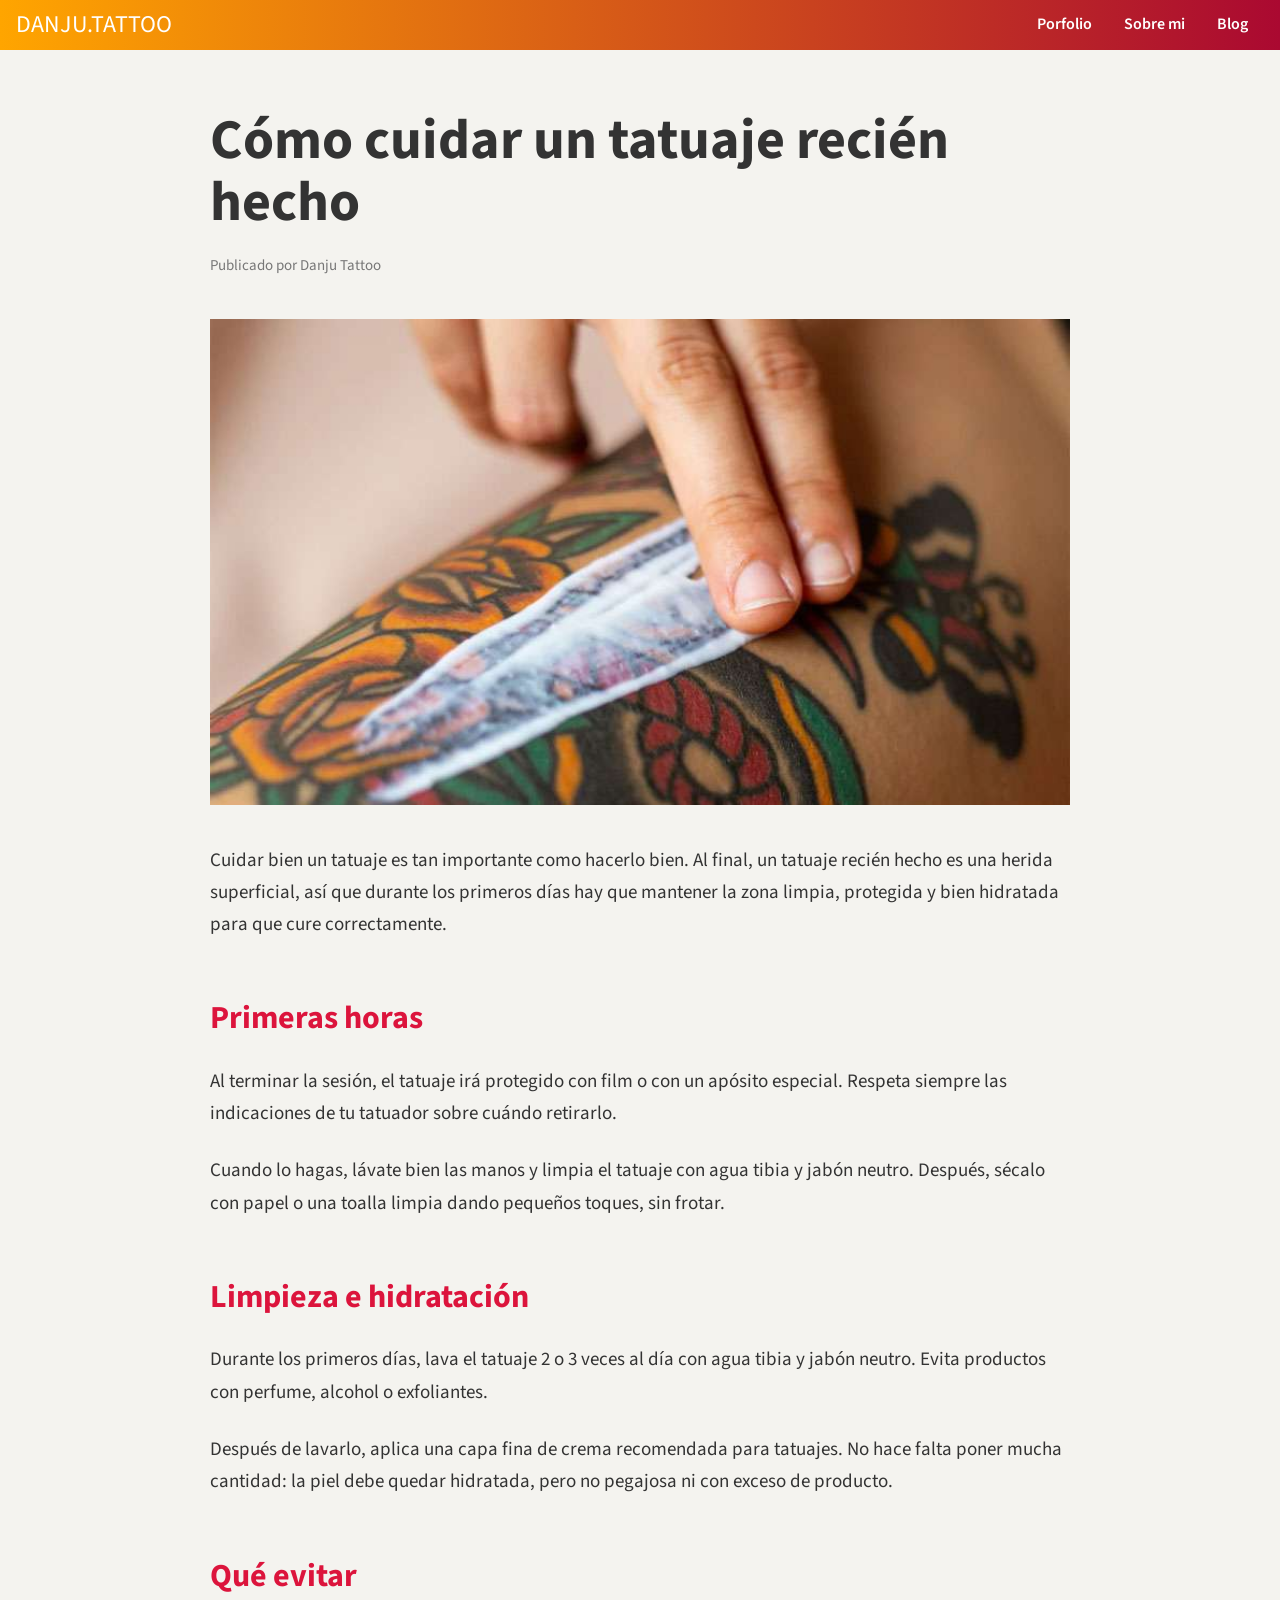
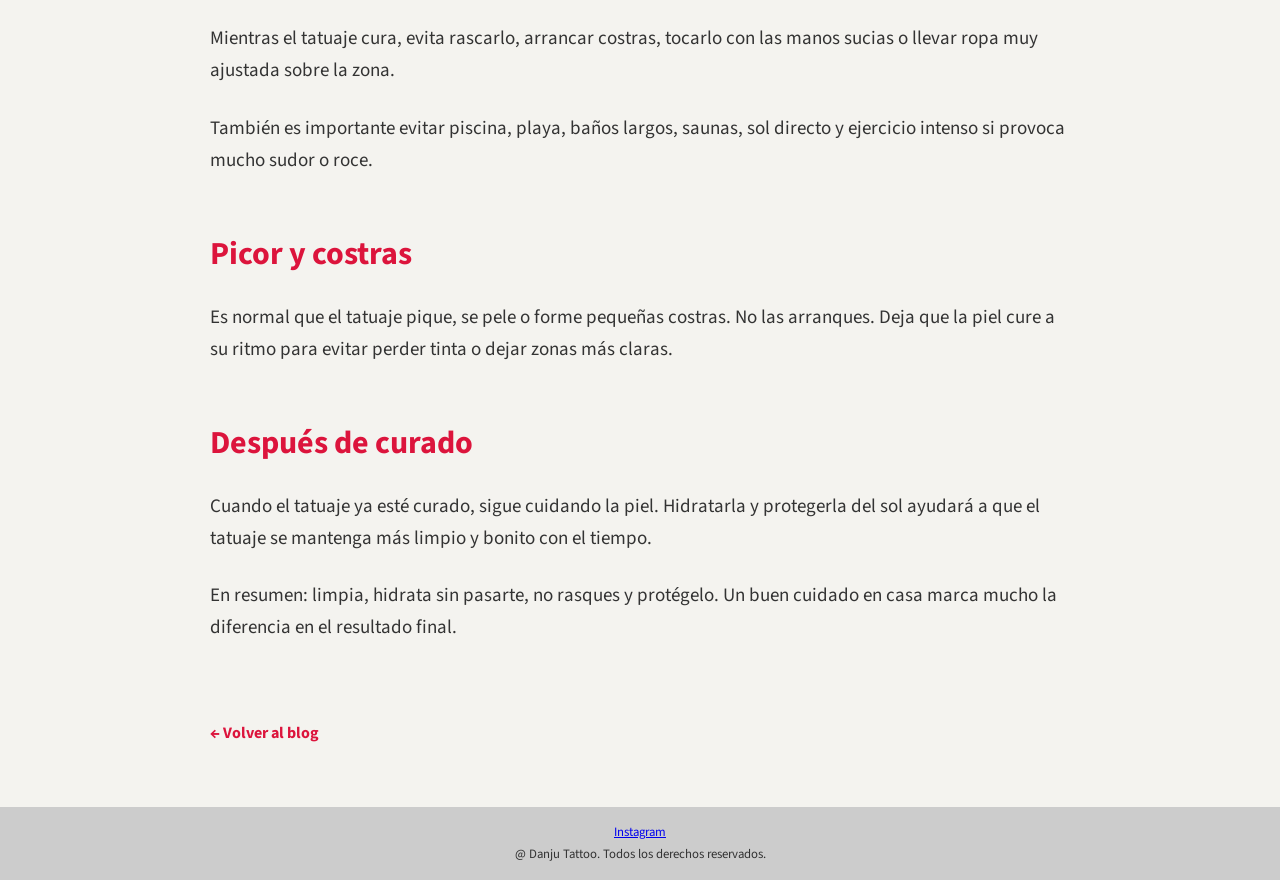
==== articulo1.html @ 637e5124 "articulo1.html" ====
<!doctype html>
<html lang="es">

<head>
  <meta charset="UTF-8">
  <meta name="viewport" content="width=device-width, initial-scale=1">

  <title>Cómo cuidar un tatuaje recién hecho.</title>

  <link href="CSS/navbar.css" rel="stylesheet">
  <link href="CSS/articulo.css" rel="stylesheet">
</head>

<body>

<header class="top-nav">
  <div id="brand">
    DANJU.TATTOO <href=index.html> 
  </div>

  <input id="menu-toggle" type="checkbox">

  <label class="menu-button-container" for="menu-toggle">
    <div class="menu-button"></div>
  </label>

  <ul class="menu">
    <li><a href="index.html">Porfolio</a></li>
    <li><a href="sobre_mi.html">Sobre mi</a></li>
    <li><a href="blog.html">Blog</a></li>
  </ul>
</header>

<main class="post">

  <h1>Cómo cuidar un tatuaje recién hecho</h1>

  <div class="post-meta">
    Publicado por Danju Tattoo
  </div>

  <div class="post-image">
    <img src="images/cuidados.jpg" alt="cuidados">
  </div>

  <div class="post-content">

    <p>
    Cuidar bien un tatuaje es tan importante como hacerlo bien. Al final, un tatuaje recién hecho es una herida superficial, así que durante los primeros días hay que mantener la zona limpia, protegida y bien hidratada para que cure correctamente. 
    </p>

    <h2> Primeras horas</h2>
    <p>
    Al terminar la sesión, el tatuaje irá protegido con film o con un apósito especial. Respeta siempre las indicaciones de tu tatuador sobre cuándo retirarlo.
    </p>

    <p>
        Cuando lo hagas, lávate bien las manos y limpia el tatuaje con agua tibia y jabón neutro. Después, sécalo con papel o una toalla limpia dando pequeños toques, sin frotar.
    </p>


      <h2>Limpieza e hidratación</h2>
    <p>
        Durante los primeros días, lava el tatuaje 2 o 3 veces al día con agua tibia y jabón neutro. Evita productos con perfume, alcohol o exfoliantes.
    </p>
    <p>
    Después de lavarlo, aplica una capa fina de crema recomendada para tatuajes. No hace falta poner mucha cantidad: la piel debe quedar hidratada, pero no pegajosa ni con exceso de producto.
    </p>
    <h2>Qué evitar</h2>
    <p>
    Mientras el tatuaje cura, evita rascarlo, arrancar costras, tocarlo con las manos sucias o llevar ropa muy ajustada sobre la zona.
    </p>
    <p>
    También es importante evitar piscina, playa, baños largos, saunas, sol directo y ejercicio intenso si provoca mucho sudor o roce.
    </p>

    <h2>
        Picor y costras
    </h2>
    <p>
    Es normal que el tatuaje pique, se pele o forme pequeñas costras. No las arranques. Deja que la piel cure a su ritmo para evitar perder tinta o dejar zonas más claras.
    </p>

    <h2>
        Después de curado
    </h2>
    <p>
       Cuando el tatuaje ya esté curado, sigue cuidando la piel. Hidratarla y protegerla del sol ayudará a que el tatuaje se mantenga más limpio y bonito con el tiempo. 
    </p>
    <p>
        En resumen: limpia, hidrata sin pasarte, no rasques y protégelo. Un buen cuidado en casa marca mucho la diferencia en el resultado final.
    </p>

</div>

  <a href="blog.html" class="volver">
    ← Volver al blog
  </a>

</main>


<footer>
  <p>
    <a href="https://www.instagram.com/danju.tattoo/" target="_blank" rel="noopener noreferrer">

      Instagram
    </a>
    <br>
    @ Danju Tattoo. Todos los derechos reservados.
  </p>
</footer>
</body>
</html>
---- CSS/navbar.css ----
@charset "UTF-8";

/* CSS Document */

html,
body {
  margin: 0;
  padding: 0;
  height: 100%;
  color: #333;
}

#brand {
  font-size: 1.5em;
}

.top-nav {
  display: flex;
  flex-direction: row;
  align-items: center;
  justify-content: space-between;

  background: linear-gradient(to right, orange, rgb(170, 9, 49));
  color: #FFF;

  height: 50px;
  padding: 0 1em;
}

.menu {
  display: flex;
  flex-direction: row;
  list-style-type: none;
  margin: 0;
  padding: 0;
}

.menu > li {
  margin: 0 1rem;
  overflow: hidden;
  font-weight: 600;
}

.menu > li a:link,
.menu > li a:visited {
  color: white;
  text-decoration: none;
}

.menu > li a:hover {
  color: rgba(255, 255, 255, 0.5);
}

.menu-button-container {
  display: none;
  height: 100%;
  width: 30px;
  cursor: pointer;
  flex-direction: column;
  justify-content: center;
  align-items: center;
}

#menu-toggle {
  display: none;
}

.menu-button,
.menu-button::before,
.menu-button::after {
  display: block;
  background-color: #fff;
  position: absolute;
  height: 4px;
  width: 30px;
  transition: transform 400ms cubic-bezier(0.23, 1, 0.32, 1);
  border-radius: 2px;
}

.menu-button::before {
  content: '';
  margin-top: -8px;
}

.menu-button::after {
  content: '';
  margin-top: 8px;
}

#menu-toggle:checked + .menu-button-container .menu-button::before {
  margin-top: 0;
  transform: rotate(405deg);
}

#menu-toggle:checked + .menu-button-container .menu-button {
  background: rgba(255, 255, 255, 0);
}

#menu-toggle:checked + .menu-button-container .menu-button::after {
  margin-top: 0;
  transform: rotate(-405deg);
}

@media (max-width: 700px) {

  .menu-button-container {
    display: flex;
  }

  .menu {
    position: absolute;
    top: 0;
    left: 0;
    margin-top: 50px;

    flex-direction: column;
    width: 100%;

    justify-content: center;
    align-items: center;
  }

  #menu-toggle ~ .menu li {
    height: 0;
    margin: 0;
    padding: 0;
    border: 0;
    transition: height 400ms cubic-bezier(0.23, 1, 0.32, 1);
  }

  #menu-toggle:checked ~ .menu li {
    border: 1px solid #333;
    height: 2.5em;
    padding: 0.5em;
  }

  .menu > li {
    display: flex;
    justify-content: center;

    margin: 0;
    padding: 0.5em 0;

    width: 100%;
    color: white;
    background-color: #222;
  }

  .menu > li:not(:last-child) {
    border-bottom: 1px solid #444;
  }
}
---- CSS/articulo.css ----
@charset "UTF-8";
/* CSS Document */
@import url('https://fonts.googleapis.com/css2?family=Playfair+Display:wght@600&family=Source+Sans+Pro:wght@400;600&display=swap');


html, body, div, span, object, iframe,
h1, h2, h3, h4, h5, h6, p, blockquote, pre,
abbr, address, cite, code,
del, dfn, em, img, ins, kbd, q, samp,
small, strong, sub, sup, var,
b, i,
dl, dt, dd, ol, ul, li,
fieldset, form, label, legend,
table, caption, tbody, tfoot, thead, tr, th, td,
article, aside, canvas, details, figcaption, figure, 
footer, header, hgroup, menu, nav, section, summary,
time, mark, audio, video {
  margin:0;
  padding:0;
  border:0;
  outline:0;
  font-size:100%;
  vertical-align:baseline;
  background:transparent;
}


* {
 margin: 0;
 padding: 0;
 box-sizing: border-box;
}

body {
 font: 16px/1.7 'Source Sans Pro', sans-serif;
 color: #333;
 background: #f4f3ef;
}

.post {
 max-width: 900px;
 margin: 60px auto;
 padding: 0 20px;
}

.post h1 {
 font-size: 56px;
 margin-bottom: 20px;

 line-height: 1.1;
}

.post-meta {
 color: #777;
 margin-bottom: 40px;
 font-size: 15px;
}

.post-image {
 width: 100%;
 margin-bottom: 40px;
}

.post-image img {
 width: 100%;
 display: block;
}

.post-content p {
 margin-bottom: 25px;
 font-size: 19px;
}

.post-content h2 {
 margin-top: 50px;
  color: crimson;
 margin-bottom: 20px;
 font-size: 32px;
}

.volver {
 display: inline-block;
 margin-top: 50px;
 text-decoration: none;
 color: crimson;
 font-weight: bold;
}

.volver:hover {
 opacity: 0.7;
}

@media (max-width: 768px) {

 .post h1 {
   font-size: 40px;
 }

 .post-content p {
   font-size: 17px;
 }

}

footer{
  width:100%;
  background-color:#ccc; 
}

footer p{ 
 font-size:0.8em;
 text-align:center; 
 padding:15px;
}

footer img{
  text-align:center;
  width: 32px;
  padding:5px;
}
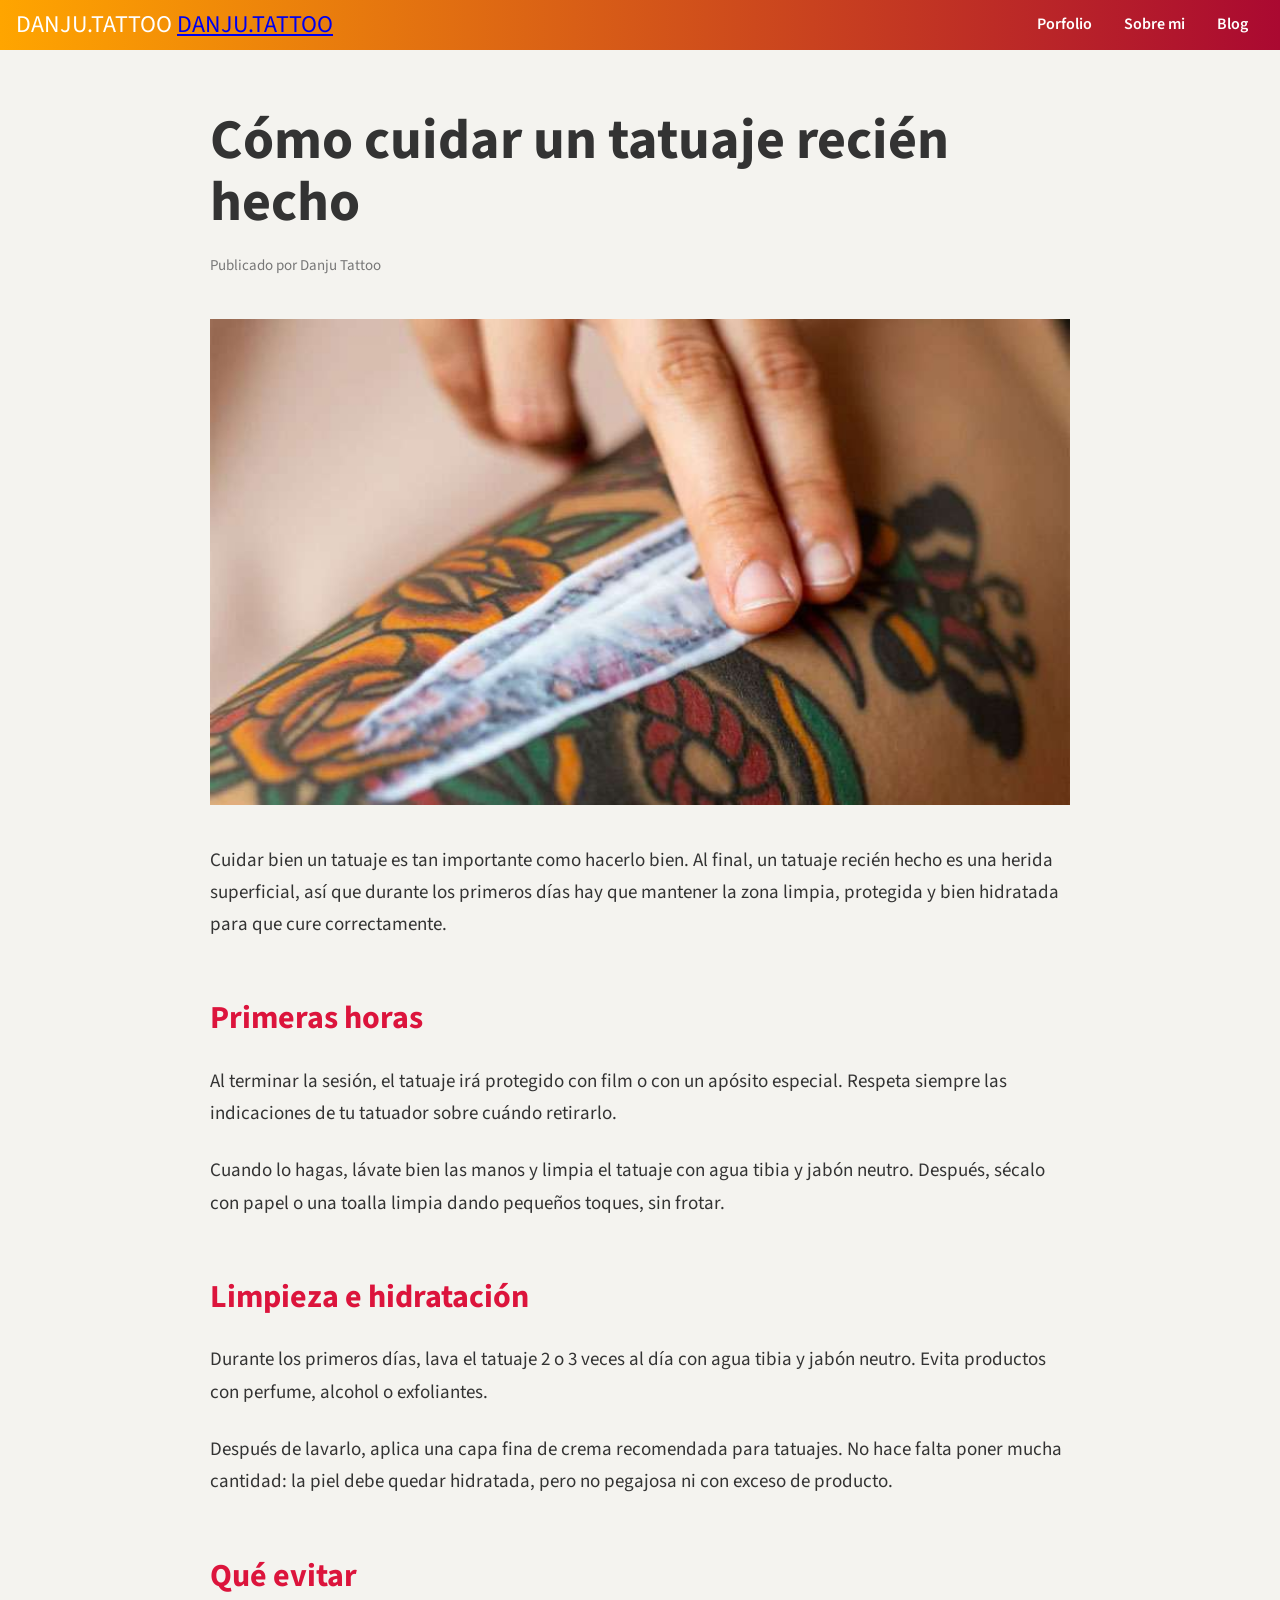
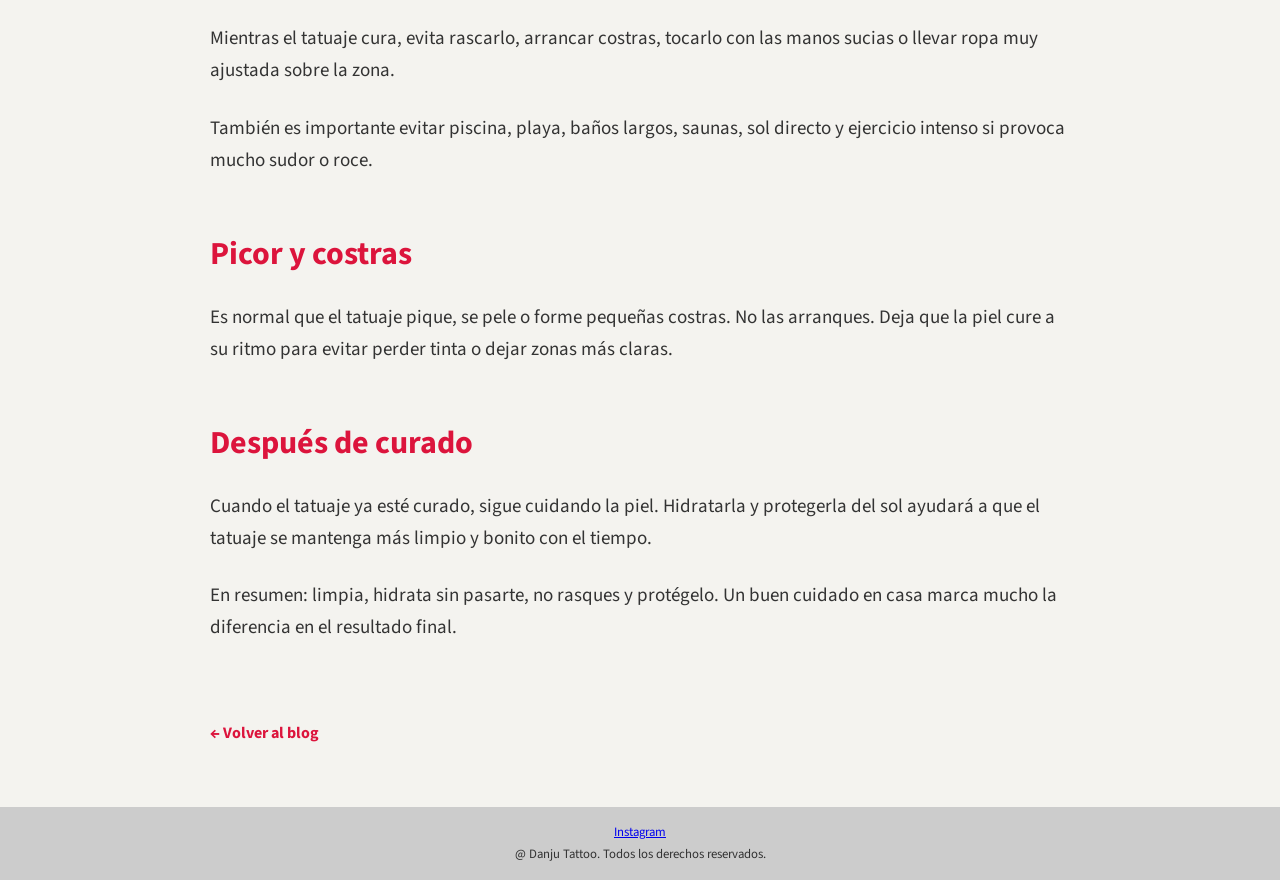
==== commit f4e14e6d: "articulo1.html" ====
--- a/articulo1.html
+++ b/articulo1.html
@@ -15,7 +15,7 @@
 
 <header class="top-nav">
   <div id="brand">
-    DANJU.TATTOO <href=index.html> 
+    DANJU.TATTOO <a href=index.html> DANJU.TATTOO </a> 
   </div>
 
   <input id="menu-toggle" type="checkbox">
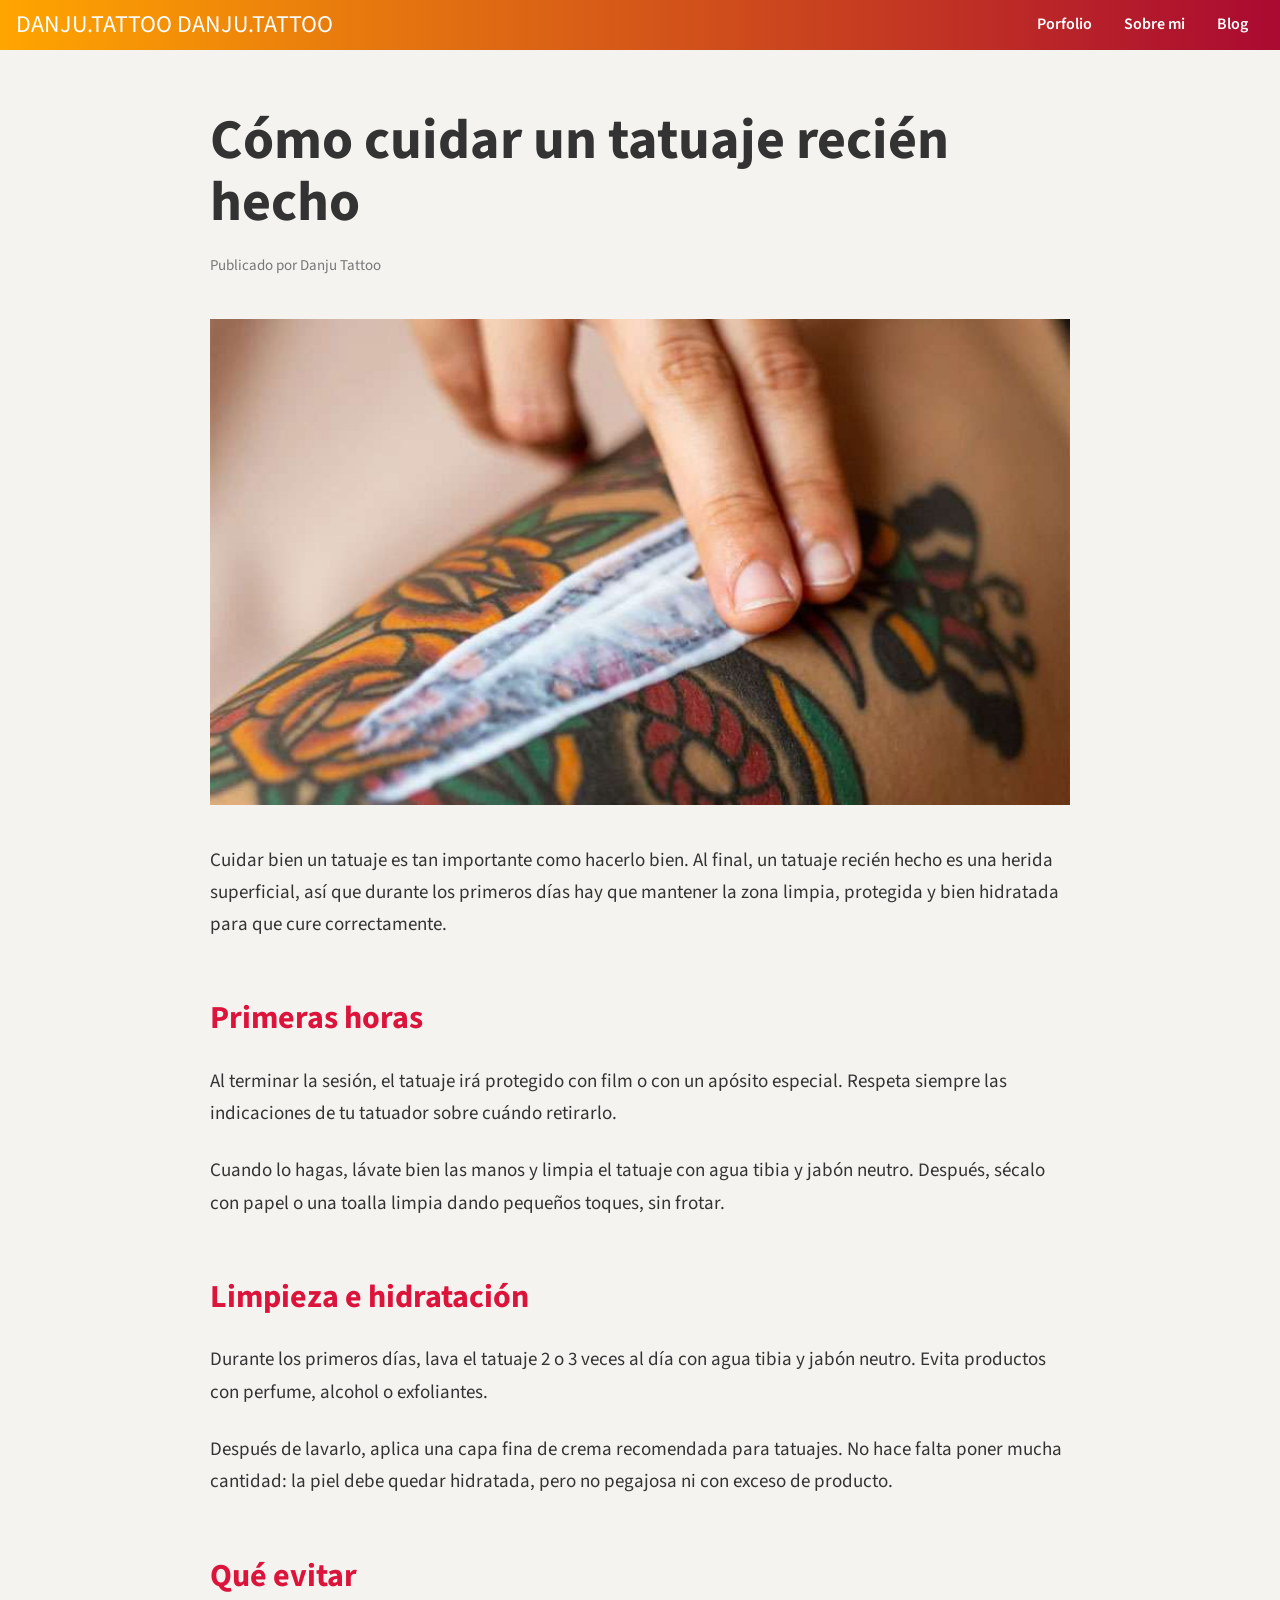
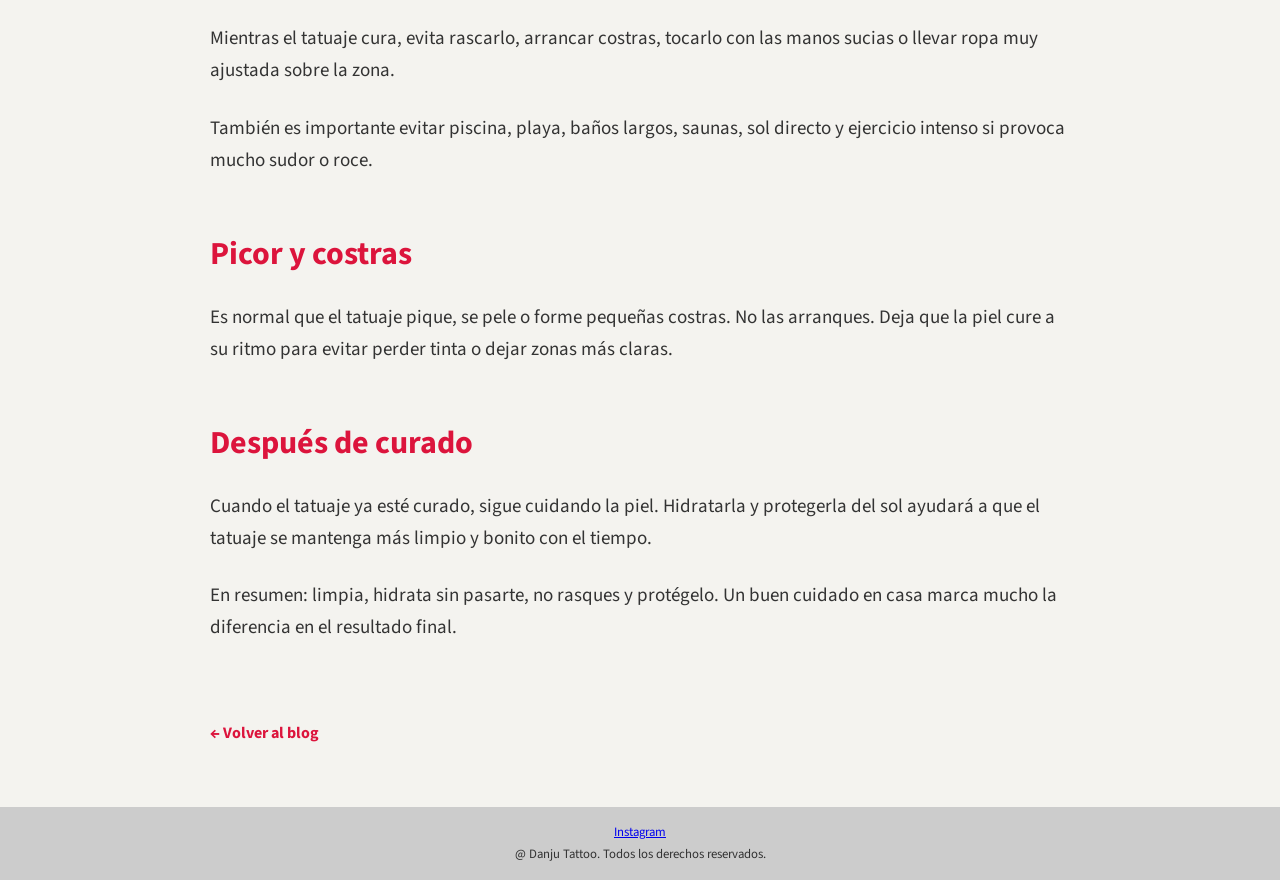
==== commit 77277833: "articulo1.html" ====
--- a/articulo1.html
+++ b/articulo1.html
@@ -15,7 +15,7 @@
 
 <header class="top-nav">
   <div id="brand">
-    DANJU.TATTOO <a href=index.html> DANJU.TATTOO </a> 
+    DANJU.TATTOO <a href=index.html class="logo"> DANJU.TATTOO </a> 
   </div>
 
   <input id="menu-toggle" type="checkbox">
--- a/CSS/navbar.css
+++ b/CSS/navbar.css
@@ -25,6 +25,15 @@
 
   height: 50px;
   padding: 0 1em;
+}
+
+.logo {
+  color: white;
+  text-decoration: none;
+}
+
+.logo:hover {
+  opacity: 0.7;
 }
 
 .menu {
@@ -149,4 +158,4 @@
   .menu > li:not(:last-child) {
     border-bottom: 1px solid #444;
   }
-}+}
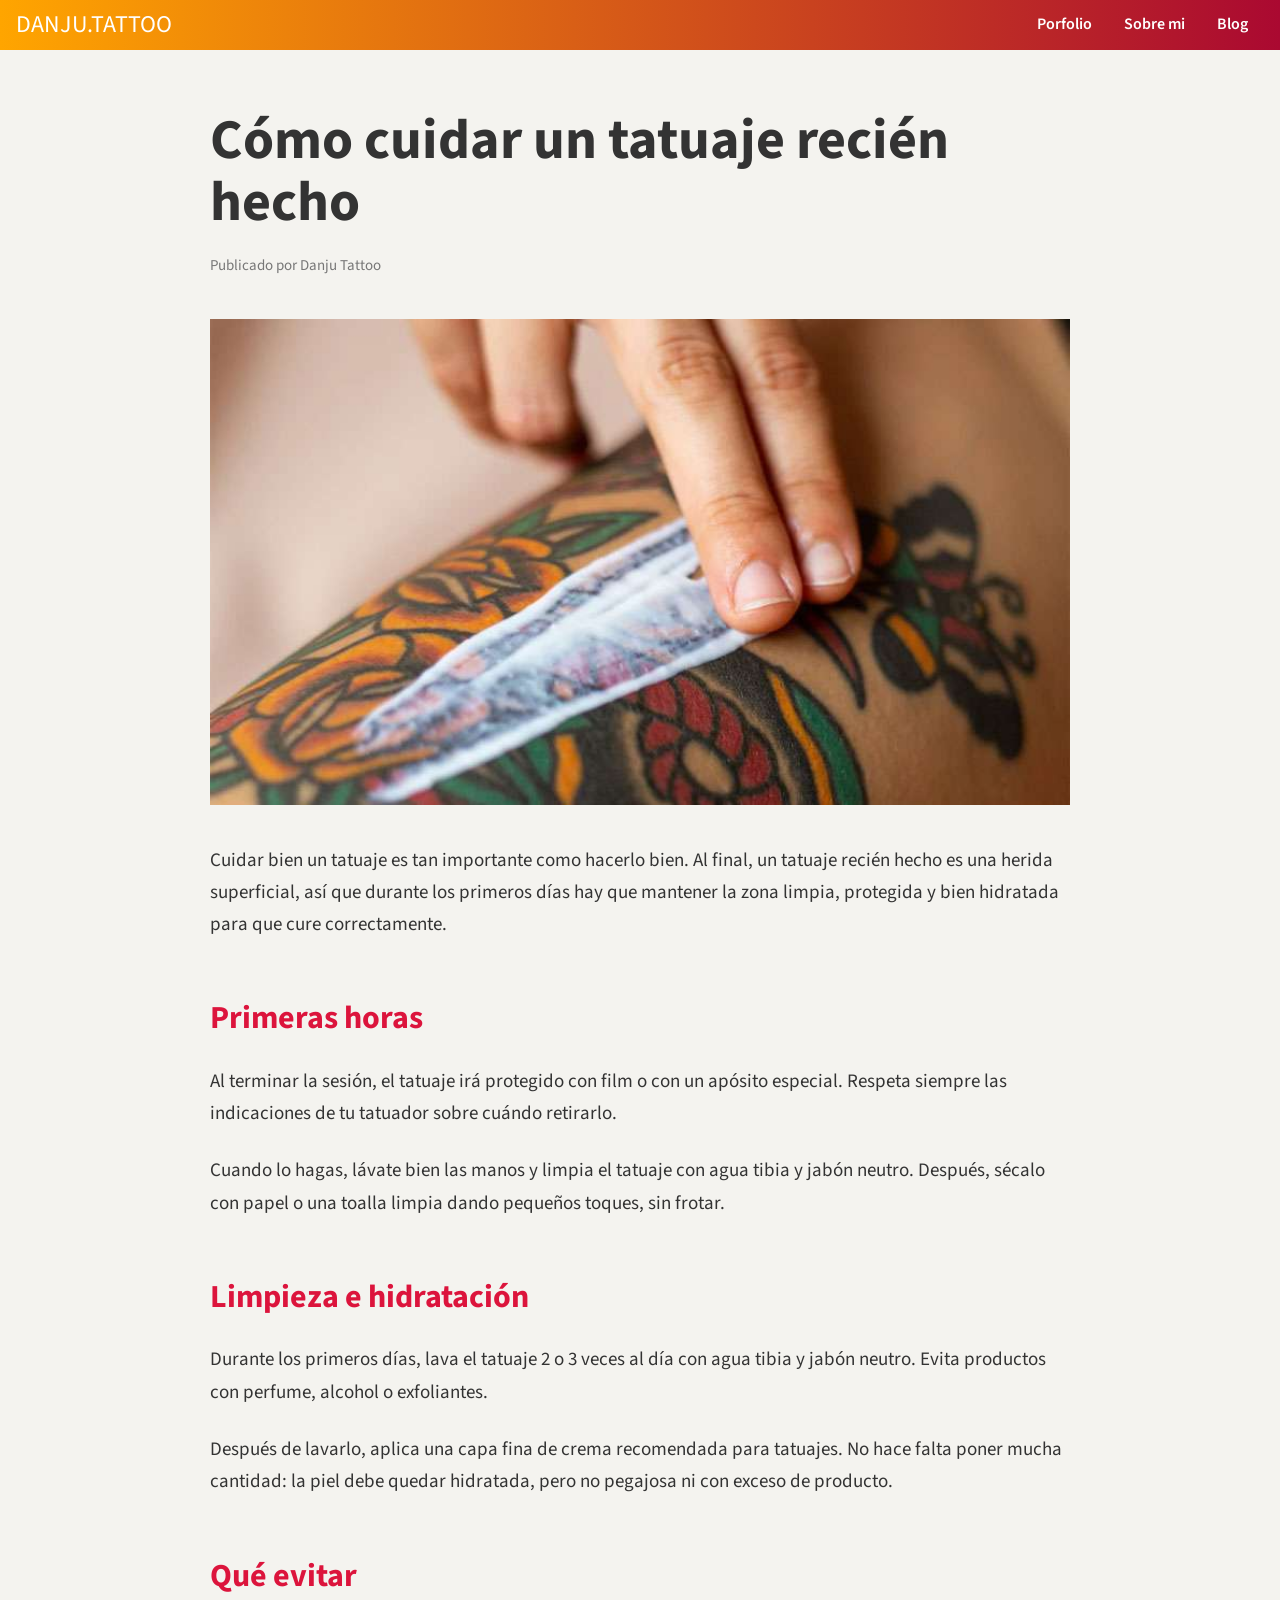
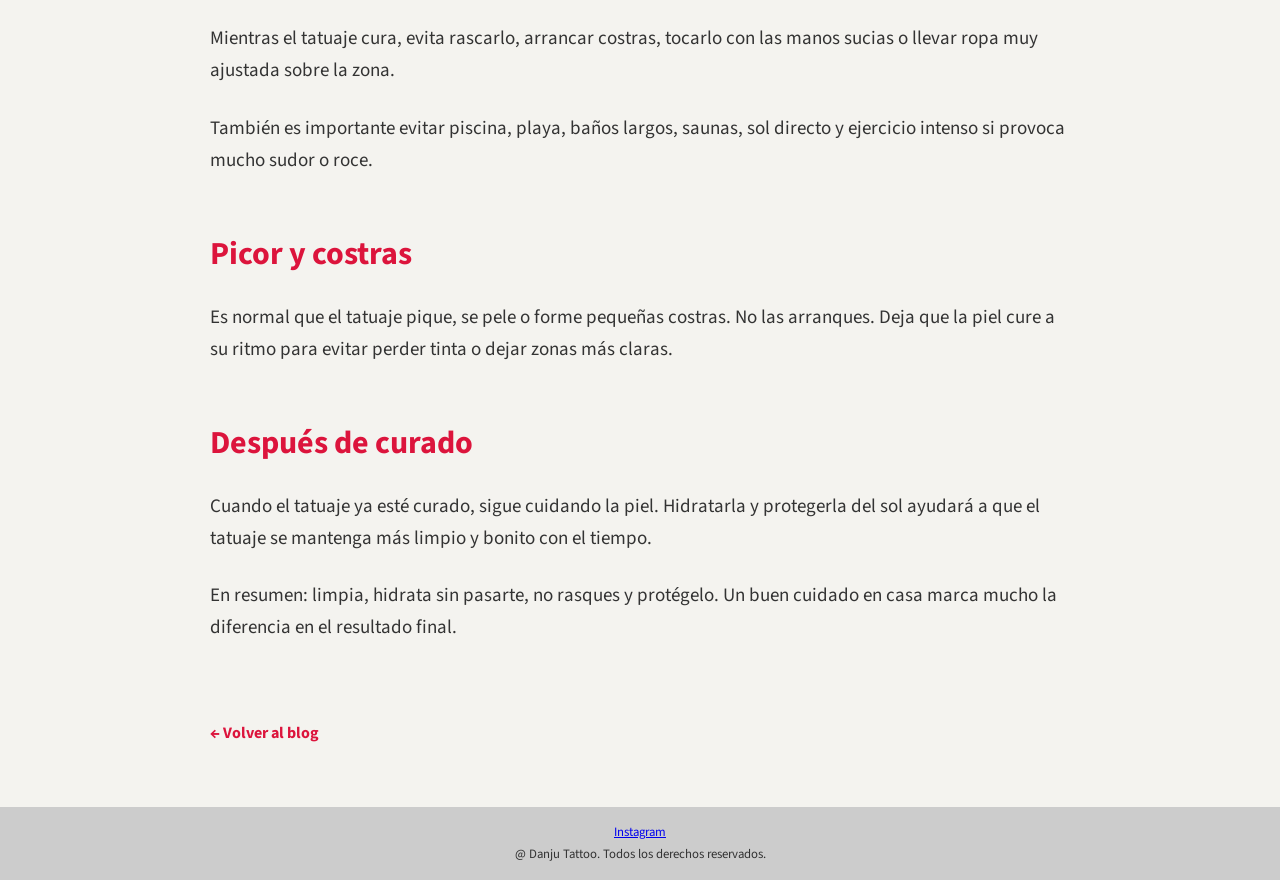
==== commit 592a5f45: "articulo1.html" ====
--- a/articulo1.html
+++ b/articulo1.html
@@ -15,7 +15,7 @@
 
 <header class="top-nav">
   <div id="brand">
-    DANJU.TATTOO <a href=index.html class="logo"> DANJU.TATTOO </a> 
+    <a href=index.html class="logo"> DANJU.TATTOO </a> 
   </div>
 
   <input id="menu-toggle" type="checkbox">
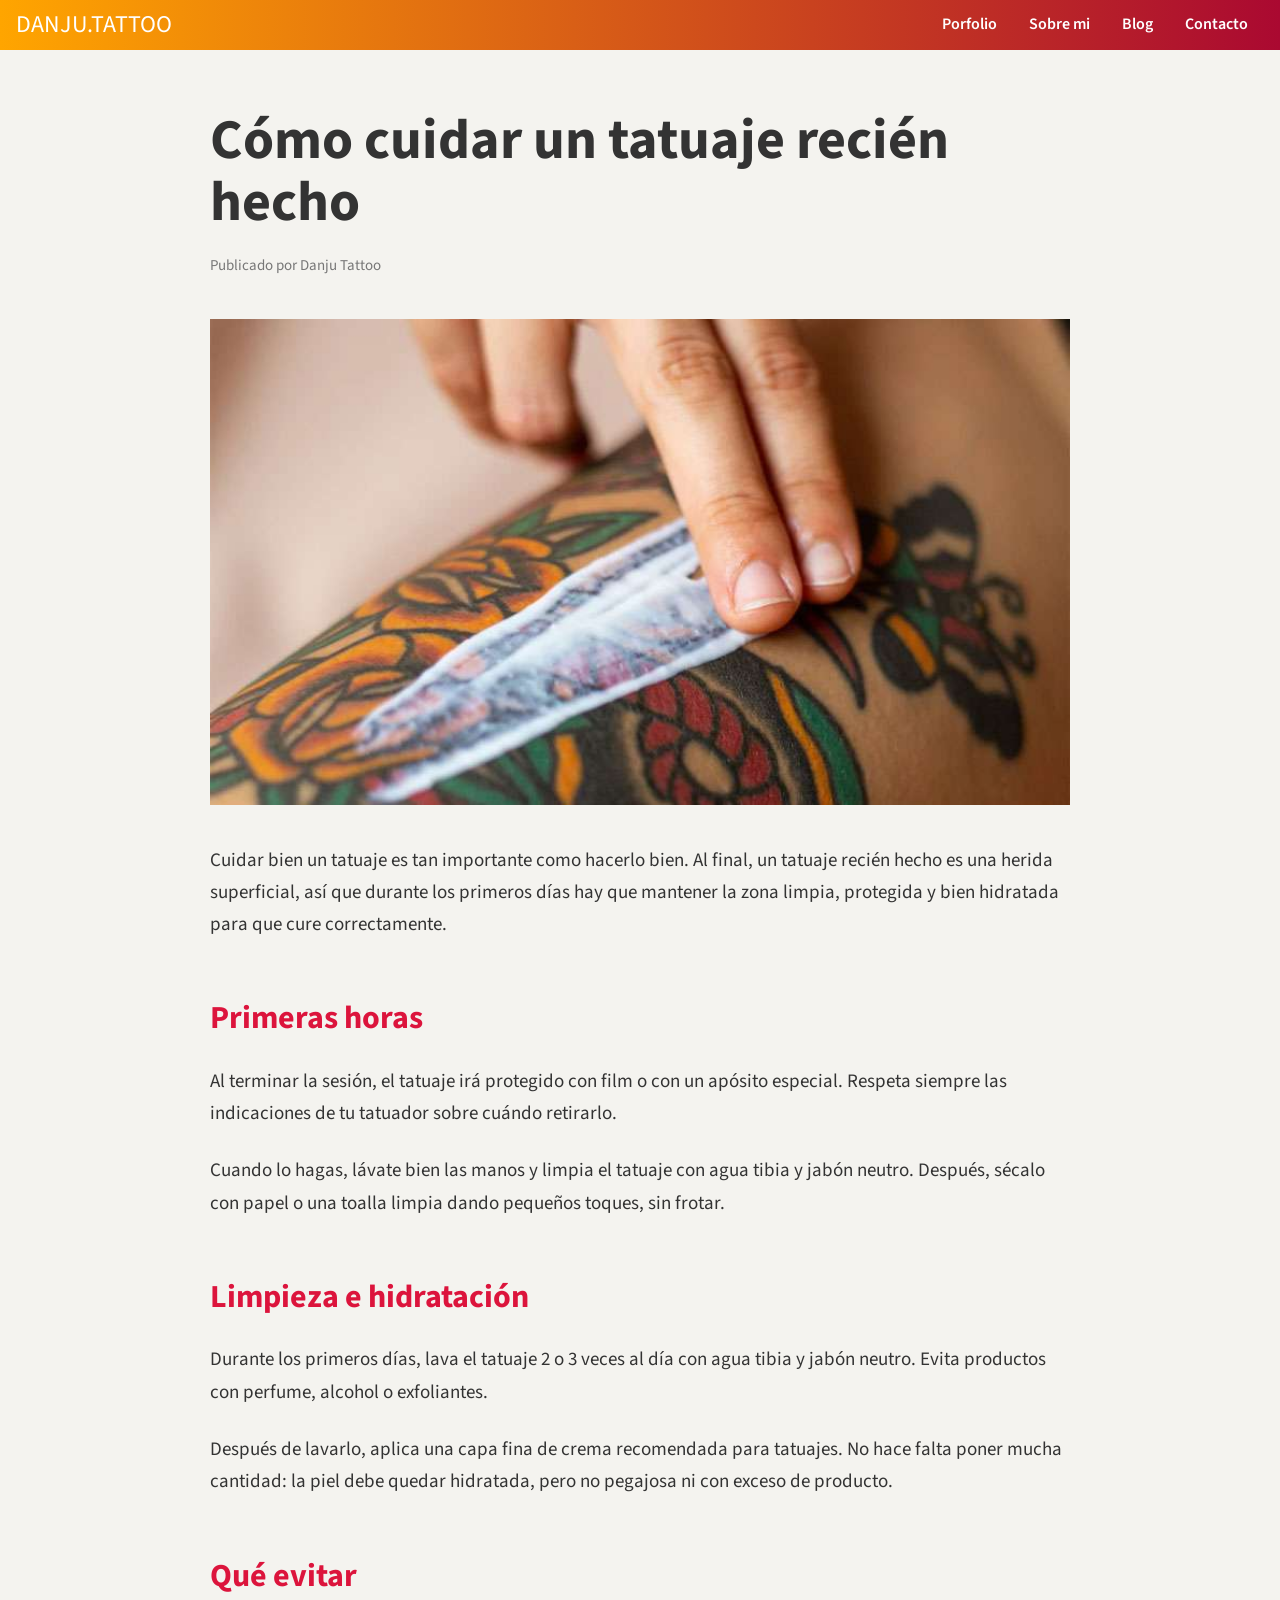
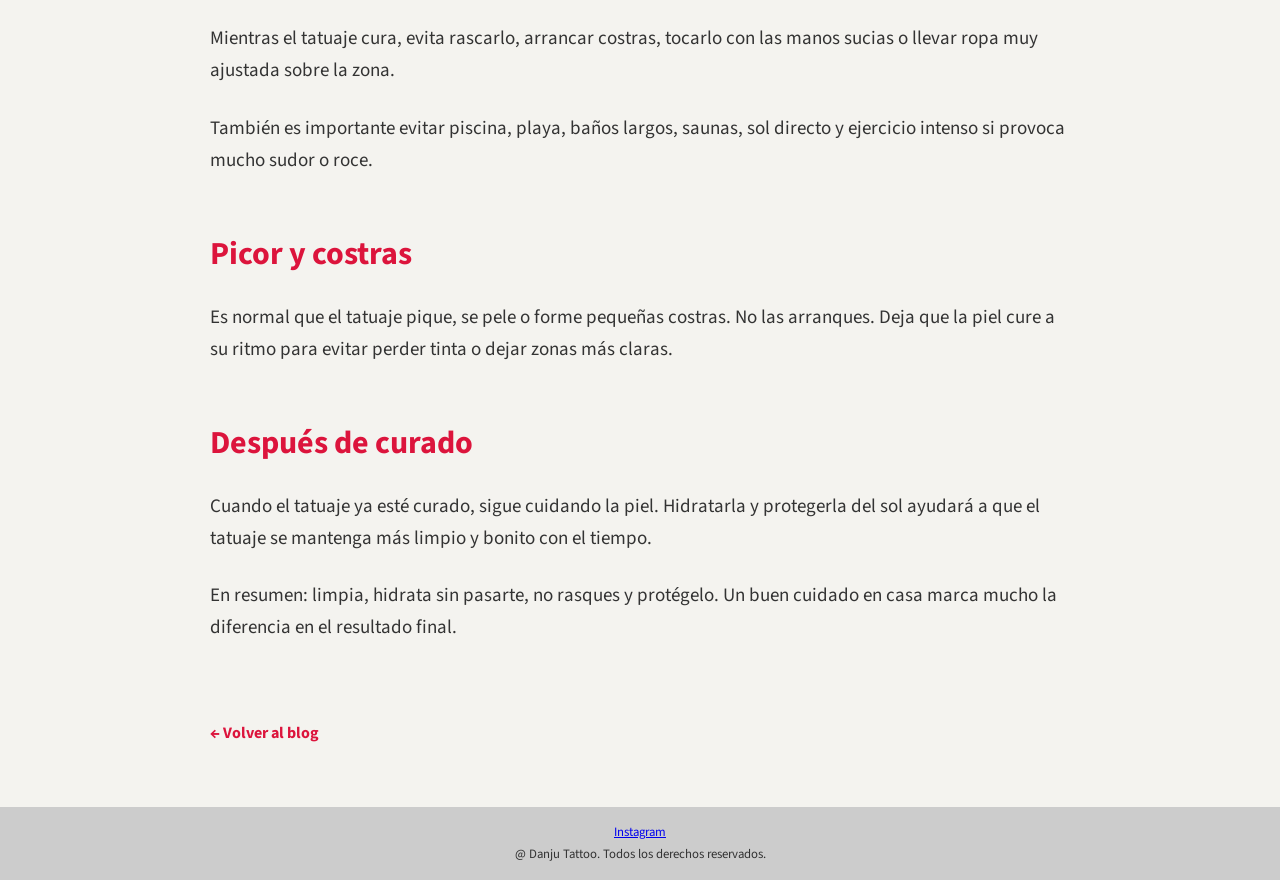
==== commit bc98464b: "articulo1.html" ====
--- a/articulo1.html
+++ b/articulo1.html
@@ -24,11 +24,12 @@
     <div class="menu-button"></div>
   </label>
 
-  <ul class="menu">
-    <li><a href="index.html">Porfolio</a></li>
-    <li><a href="sobre_mi.html">Sobre mi</a></li>
-    <li><a href="blog.html">Blog</a></li>
-  </ul>
+   <ul class="menu">
+          <li><a href="index.html">Porfolio</a></li>
+          <li><a href="sobre_mi.html">Sobre mi</a></li>
+          <li><a href="blog.html">Blog</a></li>
+          <li><a href="contacto.html">Contacto</a></li>
+        </ul>
 </header>
 
 <main class="post">
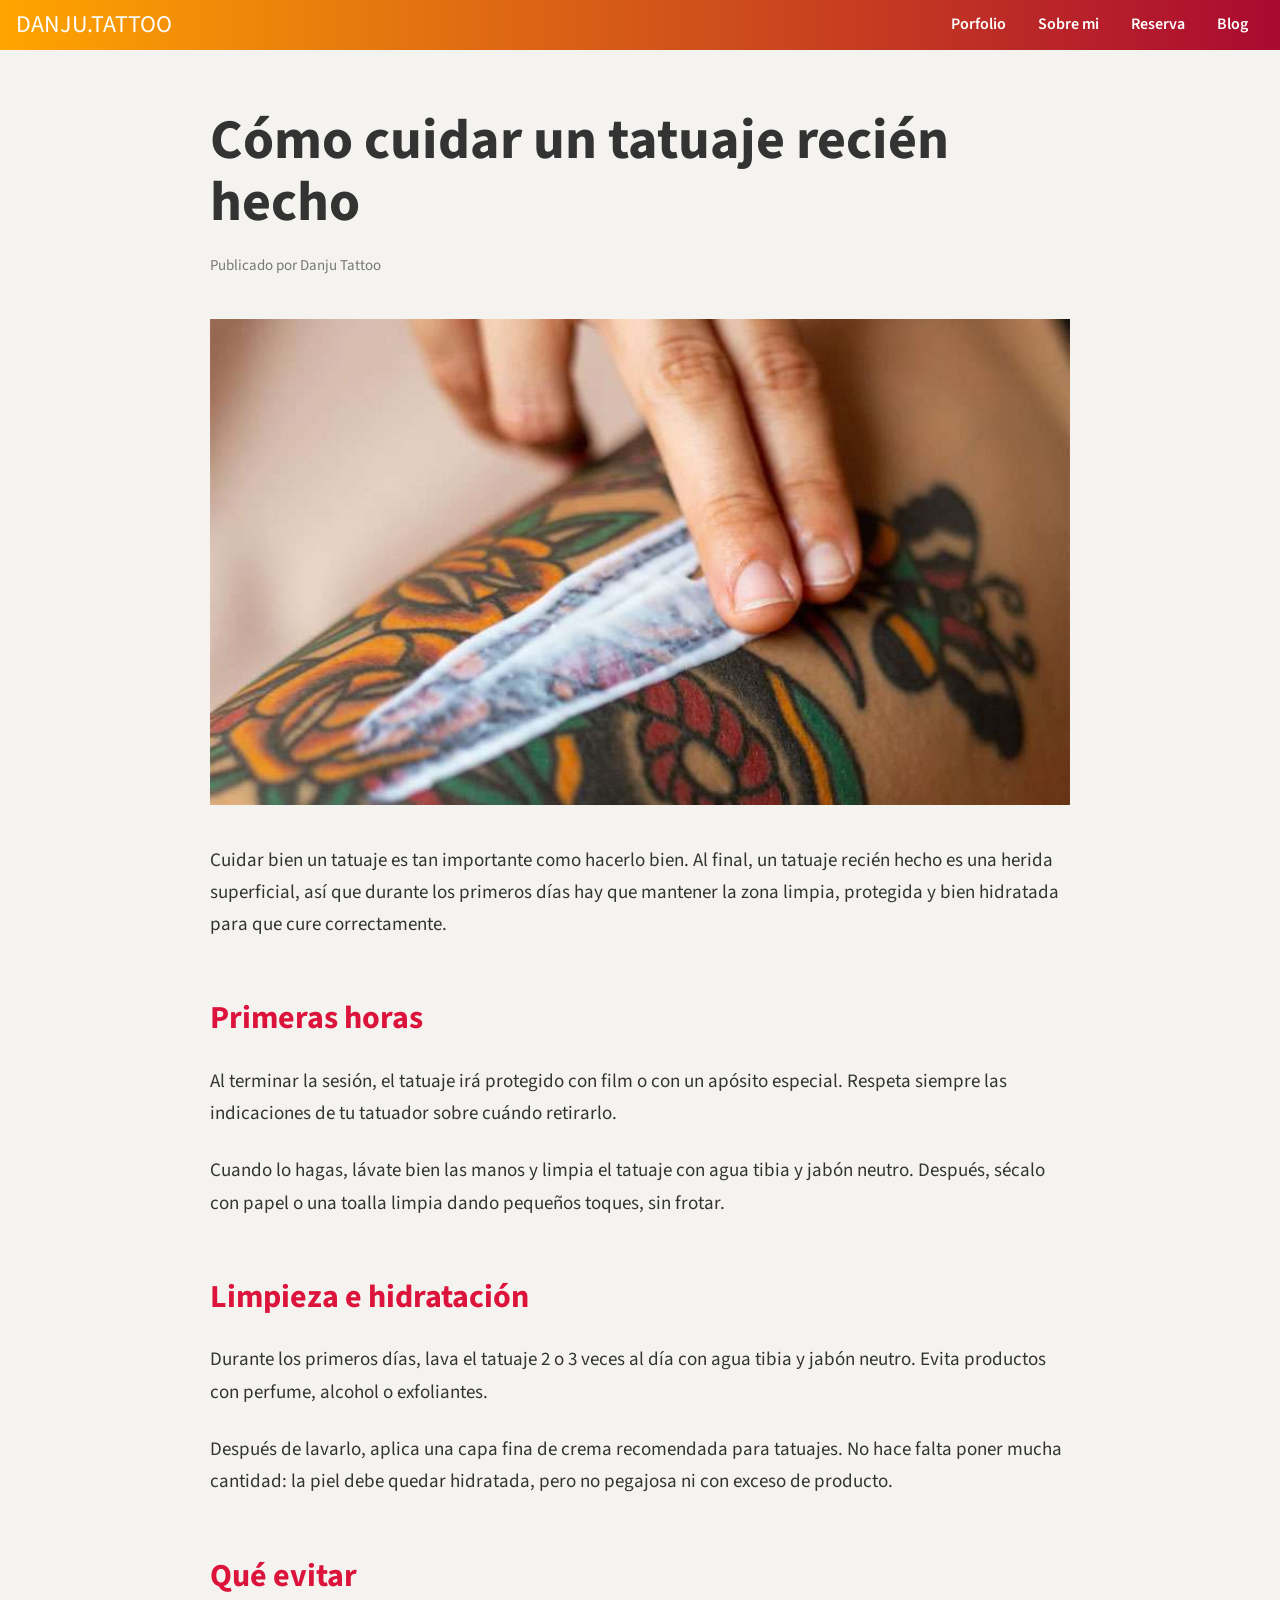
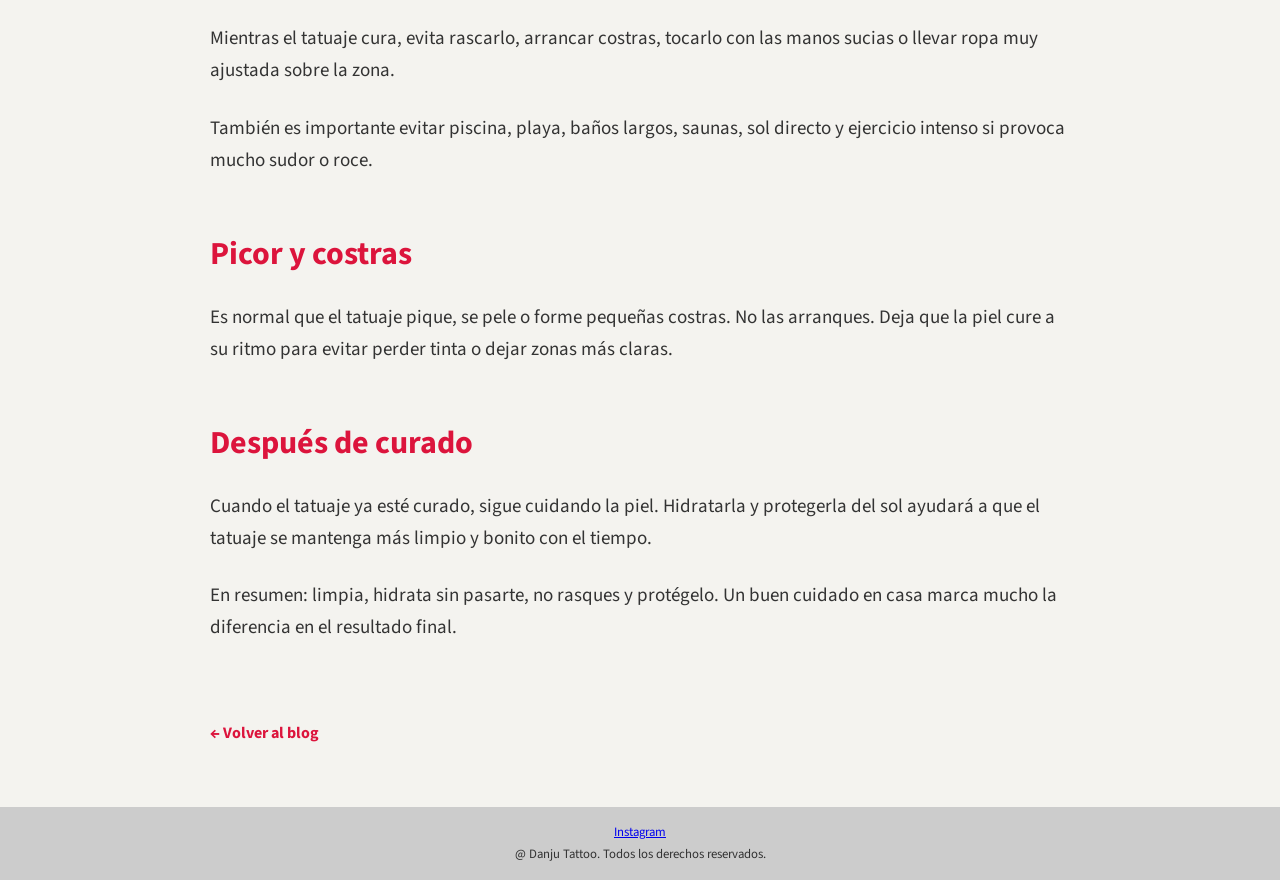
==== commit 98b6378c: "Update articulo1.html" ====
--- a/articulo1.html
+++ b/articulo1.html
@@ -27,8 +27,9 @@
    <ul class="menu">
           <li><a href="index.html">Porfolio</a></li>
           <li><a href="sobre_mi.html">Sobre mi</a></li>
+              <li><a href="contacto.html">Reserva</a></li>
           <li><a href="blog.html">Blog</a></li>
-          <li><a href="contacto.html">Contacto</a></li>
+ 
         </ul>
 </header>
 
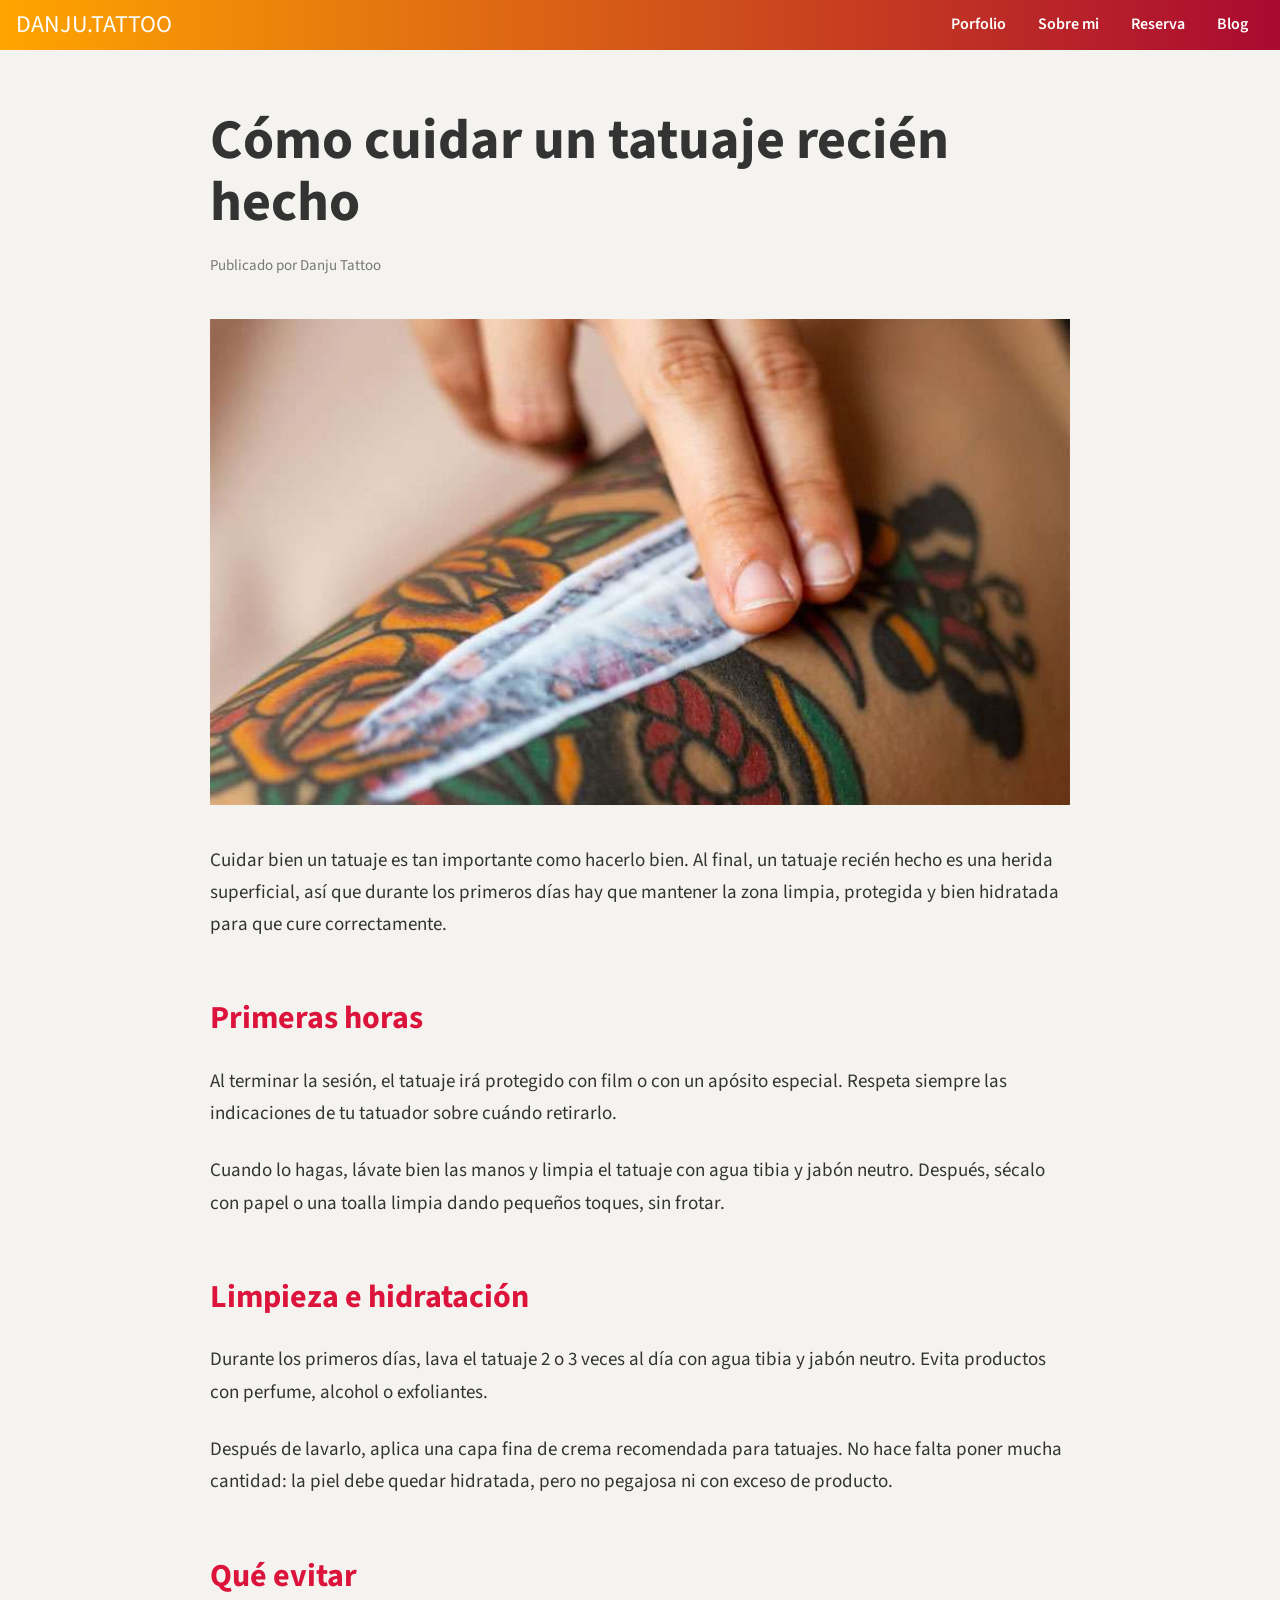
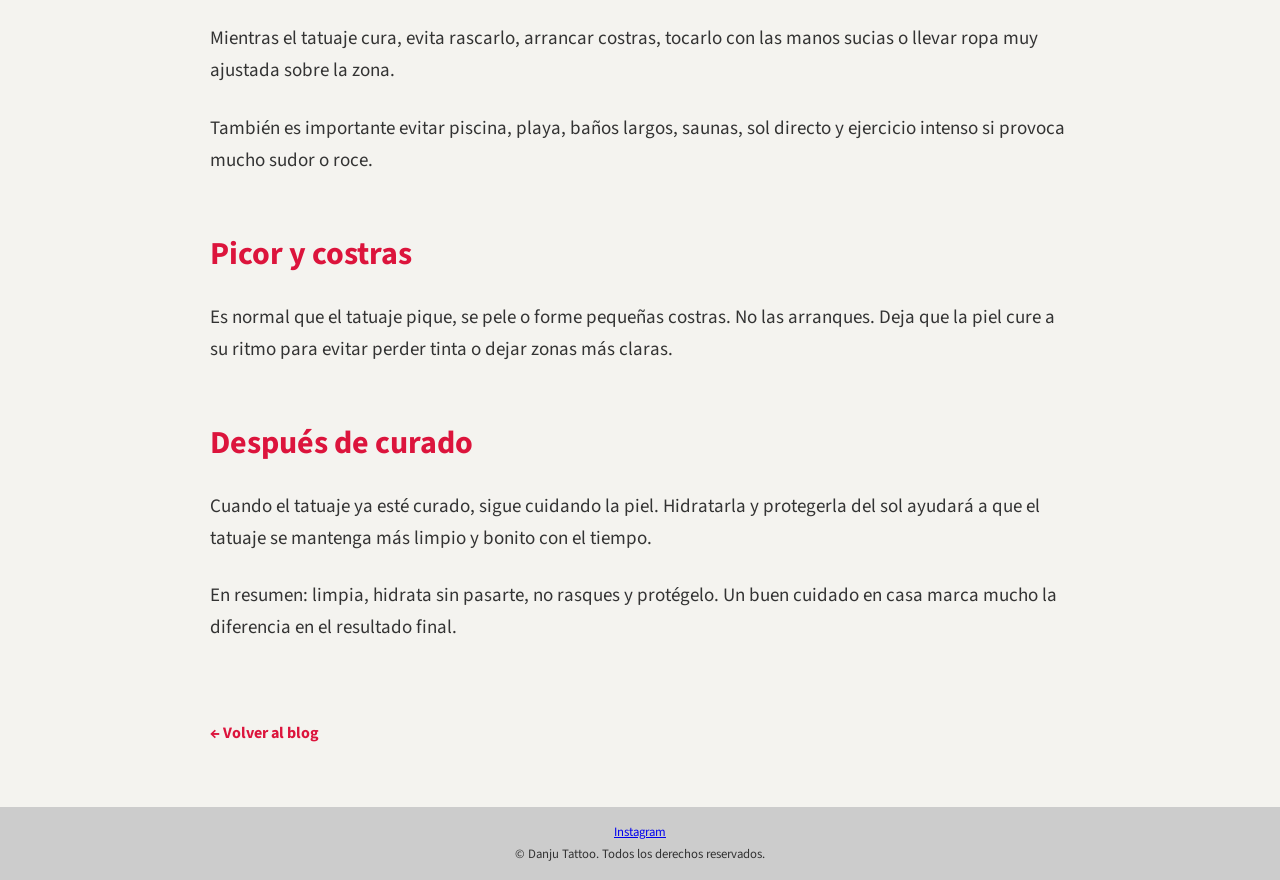
==== commit bde43777: "articulo1.html" ====
--- a/articulo1.html
+++ b/articulo1.html
@@ -109,7 +109,7 @@
       Instagram
     </a>
     <br>
-    @ Danju Tattoo. Todos los derechos reservados.
+    © Danju Tattoo. Todos los derechos reservados.
   </p>
 </footer>
 </body>
